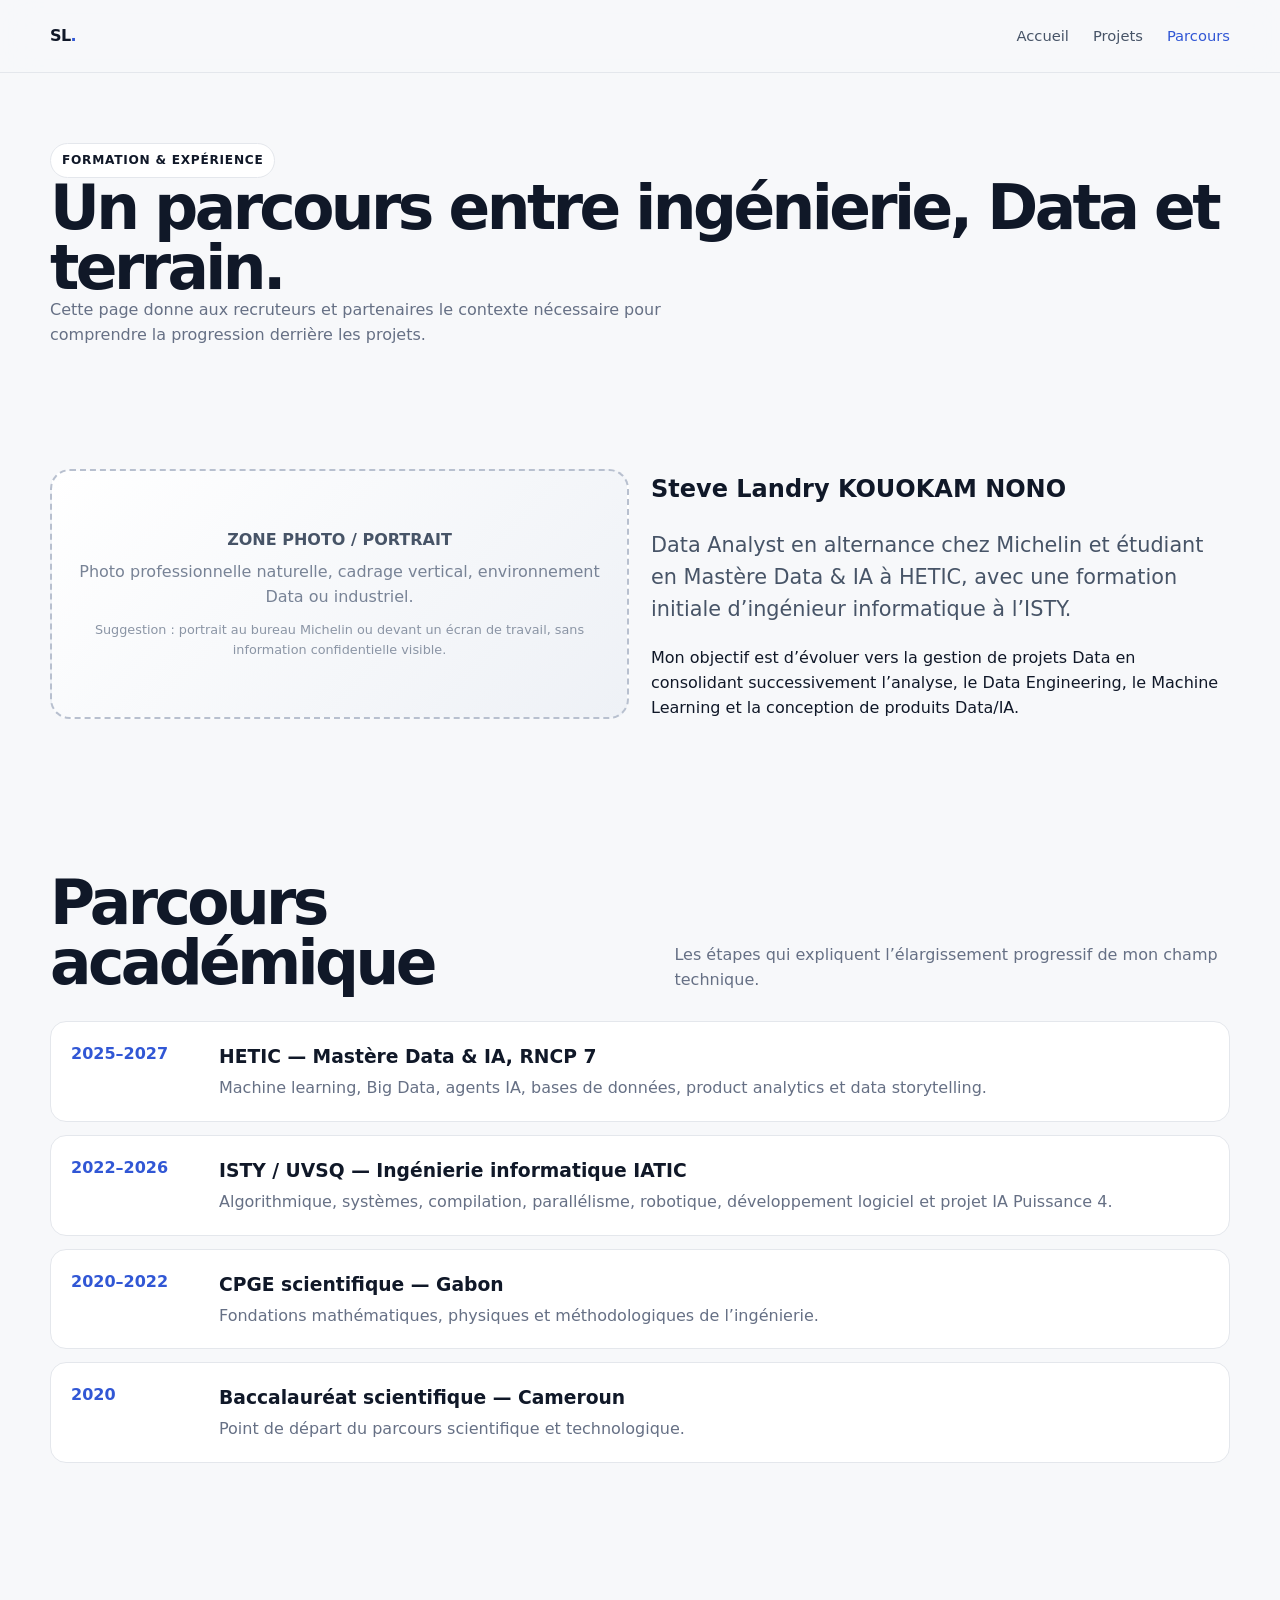
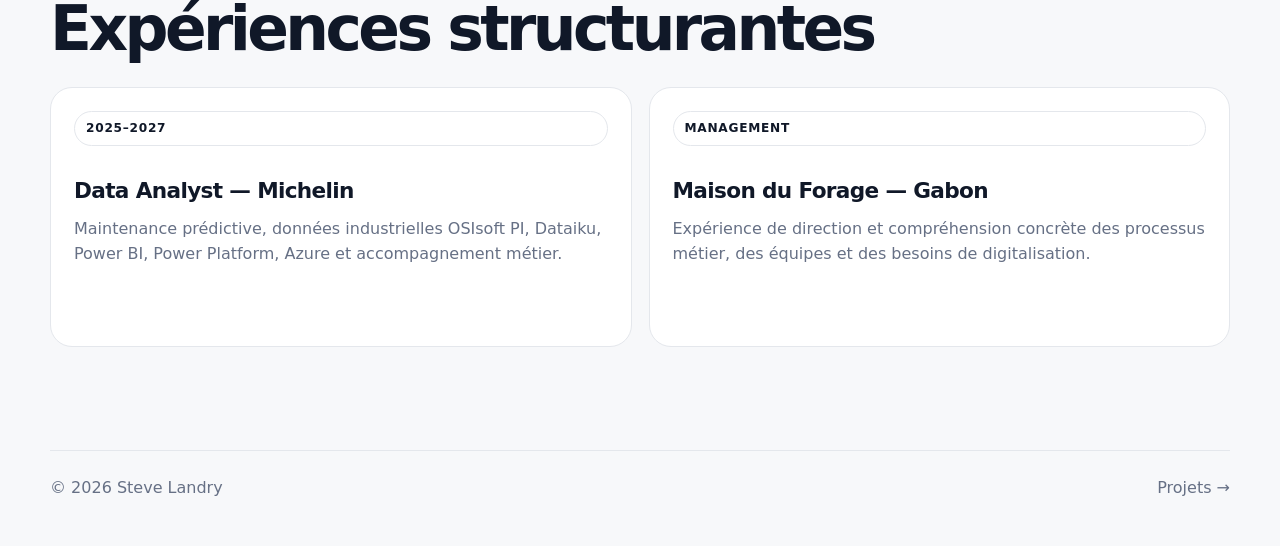
==== about.html @ 9731ad7a "feat: expand portfolio into a detailed multipage experience" ====
<!doctype html><html lang="fr"><head><meta charset="utf-8"><meta name="viewport" content="width=device-width,initial-scale=1"><title>Parcours — Steve Landry</title><link rel="stylesheet" href="assets/styles.css"></head><body><header class="nav-shell"><nav class="wrap"><a class="brand" href="index.html">SL<i>.</i></a><div class="navlinks"><a href="index.html">Accueil</a><a href="projects.html">Projets</a><a class="active" href="about.html">Parcours</a></div></nav></header><main><header class="page-head wrap"><span class="eyebrow">Formation & expérience</span><h1>Un parcours entre ingénierie, Data et terrain.</h1><p>Cette page donne aux recruteurs et partenaires le contexte nécessaire pour comprendre la progression derrière les projets.</p></header><section><div class="wrap split"><div class="visual-slot"><div><strong>ZONE PHOTO / PORTRAIT</strong>Photo professionnelle naturelle, cadrage vertical, environnement Data ou industriel.<div class="placeholder-note">Suggestion : portrait au bureau Michelin ou devant un écran de travail, sans information confidentielle visible.</div></div></div><div><h2>Steve Landry KOUOKAM NONO</h2><p class="lead">Data Analyst en alternance chez Michelin et étudiant en Mastère Data & IA à HETIC, avec une formation initiale d’ingénieur informatique à l’ISTY.</p><p>Mon objectif est d’évoluer vers la gestion de projets Data en consolidant successivement l’analyse, le Data Engineering, le Machine Learning et la conception de produits Data/IA.</p></div></div></section><section><div class="wrap"><div class="section-head"><h2>Parcours académique</h2><p>Les étapes qui expliquent l’élargissement progressif de mon champ technique.</p></div><div class="timeline"><article><time>2025–2027</time><div><h3>HETIC — Mastère Data & IA, RNCP 7</h3><p>Machine learning, Big Data, agents IA, bases de données, product analytics et data storytelling.</p></div></article><article><time>2022–2026</time><div><h3>ISTY / UVSQ — Ingénierie informatique IATIC</h3><p>Algorithmique, systèmes, compilation, parallélisme, robotique, développement logiciel et projet IA Puissance 4.</p></div></article><article><time>2020–2022</time><div><h3>CPGE scientifique — Gabon</h3><p>Fondations mathématiques, physiques et méthodologiques de l’ingénierie.</p></div></article><article><time>2020</time><div><h3>Baccalauréat scientifique — Cameroun</h3><p>Point de départ du parcours scientifique et technologique.</p></div></article></div></div></section><section><div class="wrap"><div class="section-head"><h2>Expériences structurantes</h2></div><div class="grid"><article class="card wide"><span class="pill">2025–2027</span><h3>Data Analyst — Michelin</h3><p>Maintenance prédictive, données industrielles OSIsoft PI, Dataiku, Power BI, Power Platform, Azure et accompagnement métier.</p></article><article class="card wide"><span class="pill">Management</span><h3>Maison du Forage — Gabon</h3><p>Expérience de direction et compréhension concrète des processus métier, des équipes et des besoins de digitalisation.</p></article></div></div></section></main><footer><div class="wrap footer"><span>© <span data-year></span> Steve Landry</span><a href="projects.html">Projets →</a></div></footer><script src="assets/site.js"></script></body></html>
---- assets/styles.css ----
:root{--ink:#101828;--muted:#667085;--line:#e4e7ec;--paper:#f7f8fa;--card:#fff;--navy:#12233f;--blue:#3157d5;--mint:#c8f3df;--orange:#ffb86b;--radius:22px}*{box-sizing:border-box}html{scroll-behavior:smooth}body{margin:0;background:var(--paper);color:var(--ink);font:16px/1.55 Inter,ui-sans-serif,system-ui,-apple-system,"Segoe UI",sans-serif}a{color:inherit;text-decoration:none}img{max-width:100%;display:block}.wrap{width:min(1180px,calc(100% - 40px));margin:auto}.nav-shell{position:sticky;top:0;z-index:20;background:rgba(247,248,250,.9);backdrop-filter:blur(18px);border-bottom:1px solid var(--line)}nav{height:72px;display:flex;align-items:center;justify-content:space-between}.brand{font-weight:900;letter-spacing:-.04em}.brand i{color:var(--blue);font-style:normal}.navlinks{display:flex;gap:24px;color:#475467;font-size:.92rem}.navlinks a:hover,.navlinks .active{color:var(--blue)}.hero{padding:84px 0 60px}.hero-grid{display:grid;grid-template-columns:1.3fr .7fr;gap:28px;align-items:end}.eyebrow,.pill{display:inline-flex;border:1px solid var(--line);background:#fff;border-radius:999px;padding:7px 11px;font-size:.76rem;font-weight:800;letter-spacing:.06em;text-transform:uppercase}.hero h1{font-size:clamp(3rem,6.7vw,6.4rem);line-height:.92;letter-spacing:-.075em;margin:24px 0}.hero h1 em{font:400 italic 1em Georgia;color:var(--blue)}.lead{font-size:clamp(1.02rem,1.8vw,1.3rem);color:#475467;max-width:790px}.hero-card,.dark{background:var(--navy);color:#fff;border-radius:30px;padding:30px}.hero-card{min-height:280px;display:flex;flex-direction:column;justify-content:space-between}.hero-card small{color:#aebbd0;text-transform:uppercase;letter-spacing:.1em}.hero-card strong{font-size:3.4rem;line-height:1;letter-spacing:-.06em}.actions{display:flex;flex-wrap:wrap;gap:11px;margin-top:28px}.btn{display:inline-flex;align-items:center;justify-content:center;padding:13px 18px;border:1px solid var(--line);background:#fff;border-radius:12px;font-weight:760}.btn.primary{background:var(--ink);border-color:var(--ink);color:#fff}.btn:hover{transform:translateY(-2px)}section{padding:68px 0}.section-head{display:flex;justify-content:space-between;align-items:end;gap:30px;margin-bottom:28px}.section-head h2,.page-head h1{font-size:clamp(2.2rem,4.8vw,4.6rem);line-height:.98;letter-spacing:-.058em;margin:0}.section-head p,.page-head p{max-width:620px;color:var(--muted);margin:0}.grid{display:grid;grid-template-columns:repeat(12,1fr);gap:17px}.card{grid-column:span 4;background:#fff;border:1px solid var(--line);border-radius:var(--radius);padding:23px;display:flex;flex-direction:column;min-height:260px}.card.wide{grid-column:span 6}.card h3{font-size:1.35rem;letter-spacing:-.03em;margin:28px 0 9px}.card p{color:var(--muted);margin:0 0 18px}.card .link{color:var(--blue);font-weight:760;margin-top:auto}.card:hover{transform:translateY(-4px);box-shadow:0 18px 40px rgba(16,24,40,.08)}.tags{display:flex;flex-wrap:wrap;gap:6px;margin-top:auto}.tags span{font-size:.72rem;background:#f2f4f7;border-radius:7px;padding:5px 7px;font-weight:650}.visual-slot{border:2px dashed #b8c0cf;border-radius:20px;background:linear-gradient(135deg,#fff,#eef1f6);min-height:250px;padding:24px;display:flex;align-items:center;justify-content:center;text-align:center;color:#788396}.visual-slot strong{display:block;color:#475467;margin-bottom:8px}.video-slot{aspect-ratio:16/9;background:#0d1728;color:#fff;border-radius:24px;display:grid;place-items:center;text-align:center;padding:30px}.video-slot span{font-size:3rem;display:block}.split{display:grid;grid-template-columns:1fr 1fr;gap:22px;align-items:center}.timeline{display:grid;gap:13px}.timeline article{background:#fff;border:1px solid var(--line);border-radius:16px;padding:20px;display:grid;grid-template-columns:130px 1fr;gap:18px}.timeline time{font-weight:800;color:var(--blue)}.timeline h3{margin:0 0 5px}.timeline p{margin:0;color:var(--muted)}.page-head{padding:70px 0 35px}.family-nav{display:flex;flex-wrap:wrap;gap:8px;margin-top:24px}.family-nav a{border:1px solid var(--line);background:#fff;border-radius:99px;padding:9px 13px;font-size:.85rem;font-weight:700}.family-nav a:hover{background:var(--ink);color:#fff}.project-row{display:grid;grid-template-columns:1fr 1.4fr;gap:22px;background:#fff;border:1px solid var(--line);border-radius:24px;padding:22px;margin-bottom:18px}.project-row h2{font-size:1.8rem;margin:8px 0}.project-row p{color:var(--muted)}.detail-layout{display:grid;grid-template-columns:1.25fr .75fr;gap:24px}.detail-block{background:#fff;border:1px solid var(--line);border-radius:20px;padding:24px;margin-bottom:16px}.detail-block h2{margin-top:0}.callout{background:var(--mint);border-radius:25px;padding:34px}.placeholder-note{font-size:.8rem;color:#8b95a5;margin-top:10px}footer{padding:35px 0 45px;color:var(--muted)}.footer{border-top:1px solid var(--line);padding-top:25px;display:flex;justify-content:space-between;gap:20px}
@media(max-width:900px){.navlinks{display:none}.hero-grid,.split,.detail-layout,.project-row{grid-template-columns:1fr}.card,.card.wide{grid-column:span 6}.timeline article{grid-template-columns:1fr}.hero-card{min-height:210px}}
@media(max-width:620px){.wrap{width:calc(100% - 26px)}.hero{padding-top:52px}.hero h1{font-size:3.3rem}.card,.card.wide{grid-column:1/-1}.section-head,.footer{align-items:start;flex-direction:column}.actions .btn{width:100%}}
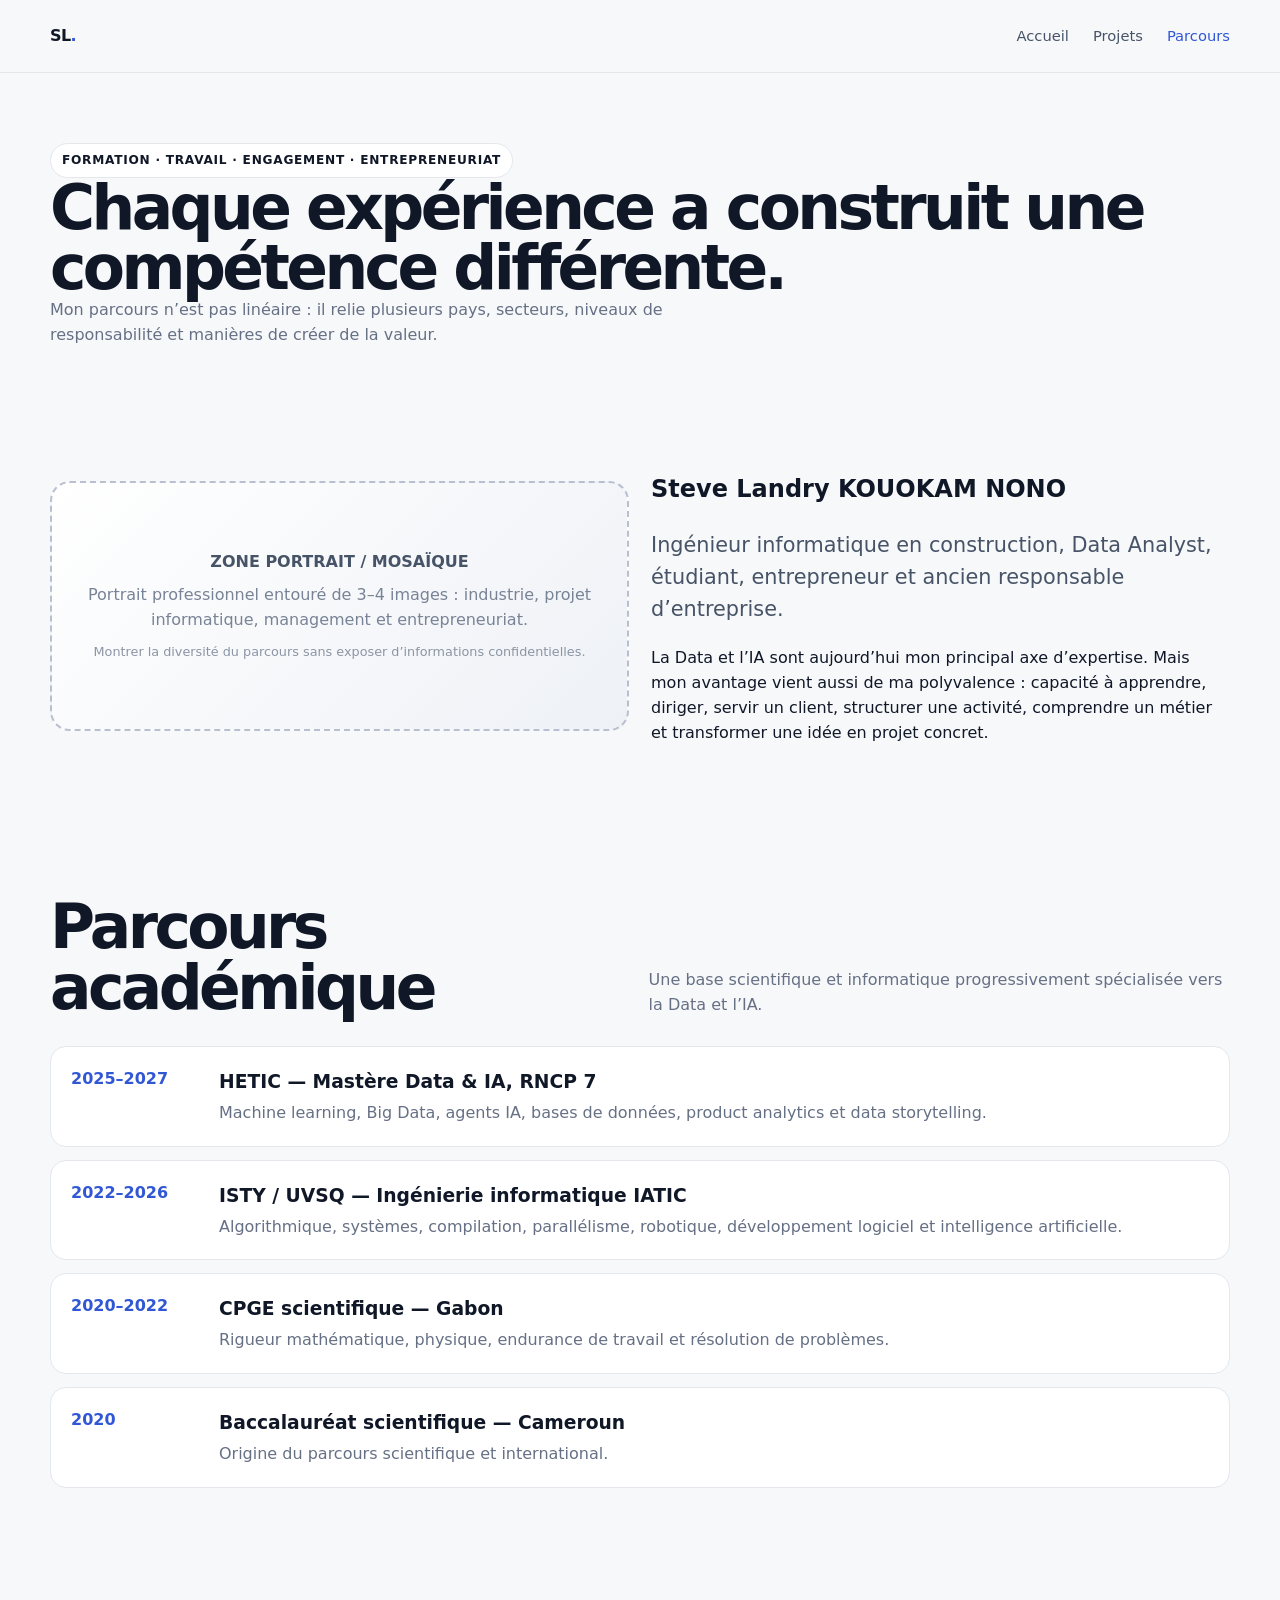
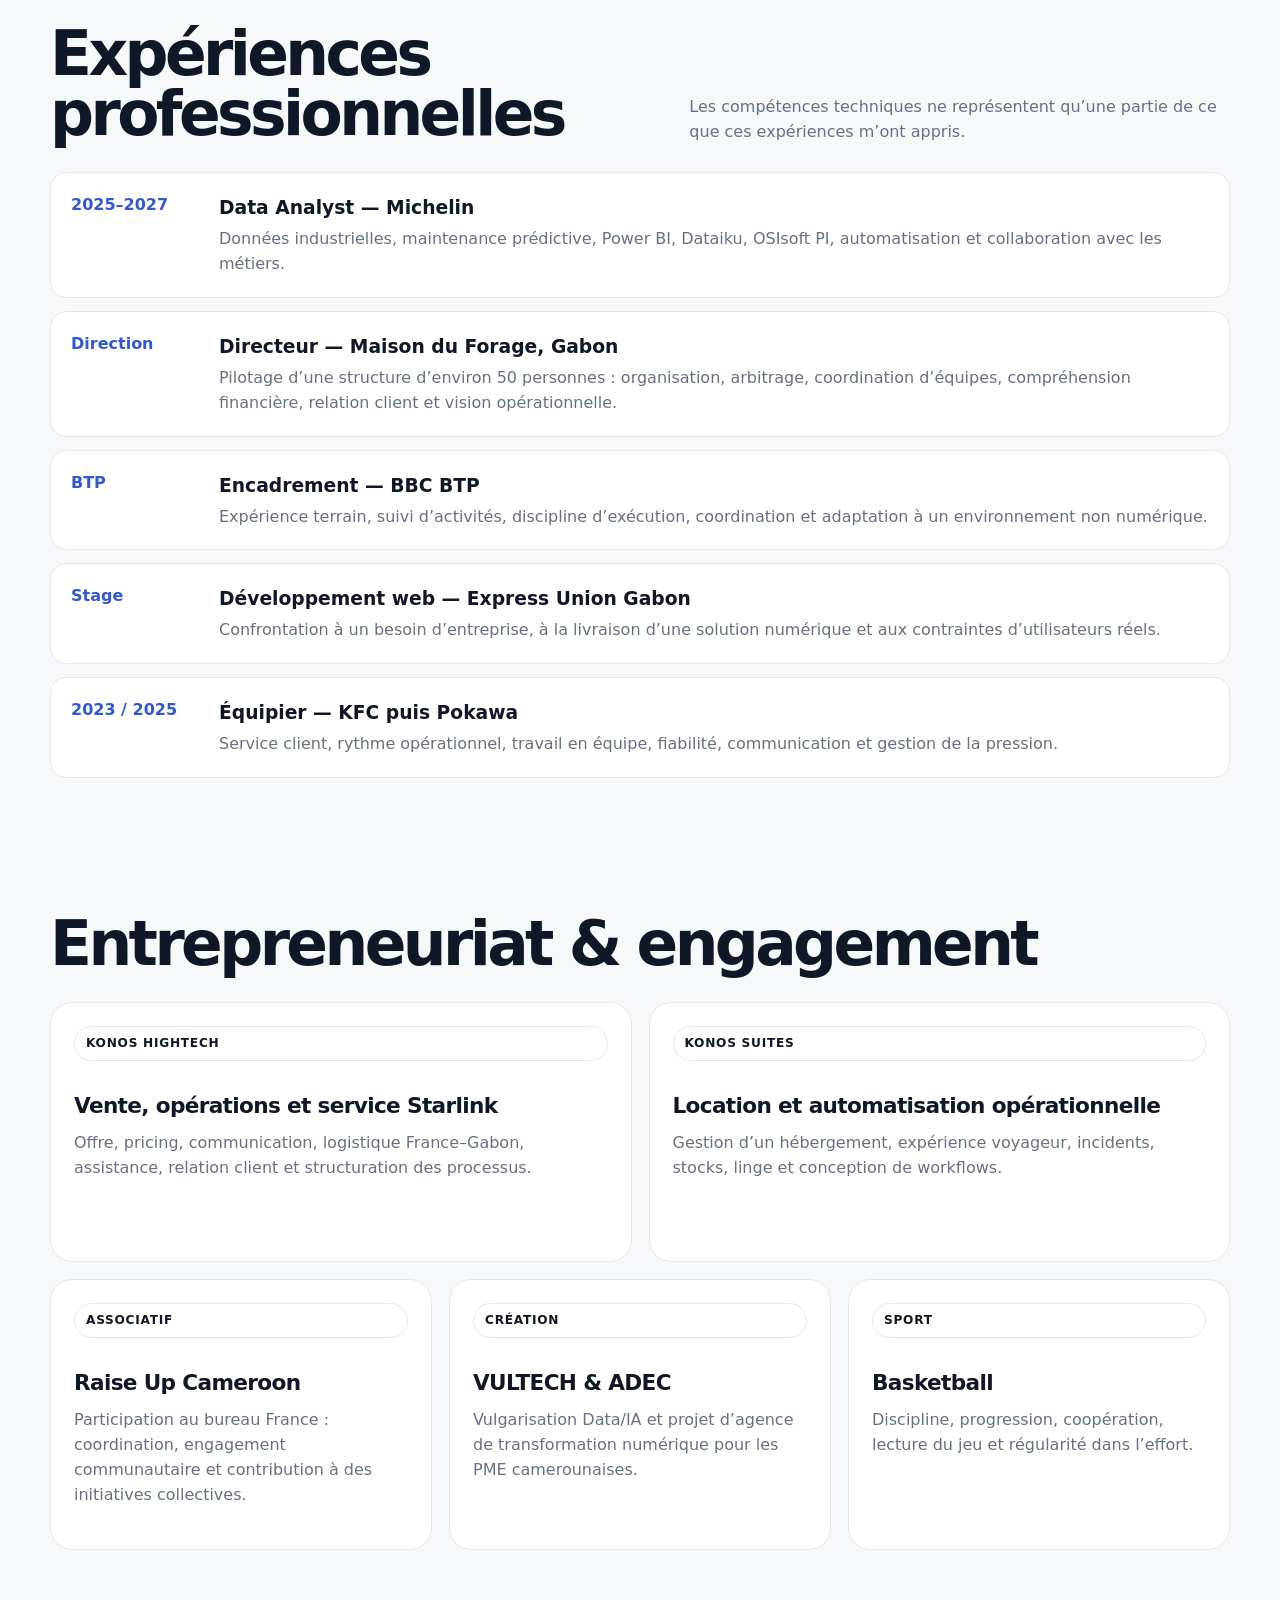
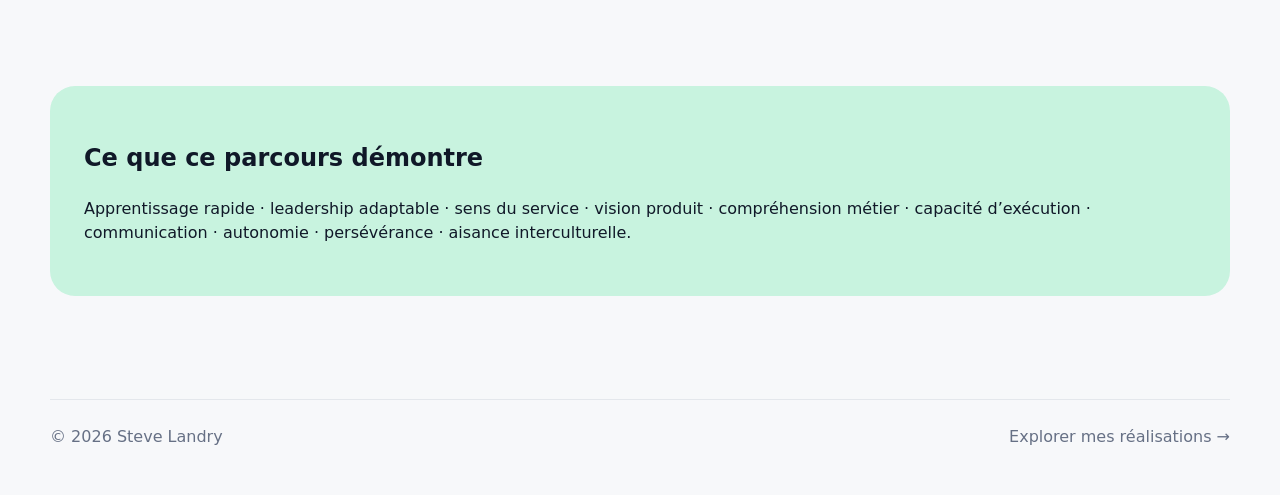
==== commit f32f0c69: "feat: add full professional and transferable experience" ====
--- a/about.html
+++ b/about.html
@@ -1 +1 @@
-<!doctype html><html lang="fr"><head><meta charset="utf-8"><meta name="viewport" content="width=device-width,initial-scale=1"><title>Parcours — Steve Landry</title><link rel="stylesheet" href="assets/styles.css"></head><body><header class="nav-shell"><nav class="wrap"><a class="brand" href="index.html">SL<i>.</i></a><div class="navlinks"><a href="index.html">Accueil</a><a href="projects.html">Projets</a><a class="active" href="about.html">Parcours</a></div></nav></header><main><header class="page-head wrap"><span class="eyebrow">Formation & expérience</span><h1>Un parcours entre ingénierie, Data et terrain.</h1><p>Cette page donne aux recruteurs et partenaires le contexte nécessaire pour comprendre la progression derrière les projets.</p></header><section><div class="wrap split"><div class="visual-slot"><div><strong>ZONE PHOTO / PORTRAIT</strong>Photo professionnelle naturelle, cadrage vertical, environnement Data ou industriel.<div class="placeholder-note">Suggestion : portrait au bureau Michelin ou devant un écran de travail, sans information confidentielle visible.</div></div></div><div><h2>Steve Landry KOUOKAM NONO</h2><p class="lead">Data Analyst en alternance chez Michelin et étudiant en Mastère Data & IA à HETIC, avec une formation initiale d’ingénieur informatique à l’ISTY.</p><p>Mon objectif est d’évoluer vers la gestion de projets Data en consolidant successivement l’analyse, le Data Engineering, le Machine Learning et la conception de produits Data/IA.</p></div></div></section><section><div class="wrap"><div class="section-head"><h2>Parcours académique</h2><p>Les étapes qui expliquent l’élargissement progressif de mon champ technique.</p></div><div class="timeline"><article><time>2025–2027</time><div><h3>HETIC — Mastère Data & IA, RNCP 7</h3><p>Machine learning, Big Data, agents IA, bases de données, product analytics et data storytelling.</p></div></article><article><time>2022–2026</time><div><h3>ISTY / UVSQ — Ingénierie informatique IATIC</h3><p>Algorithmique, systèmes, compilation, parallélisme, robotique, développement logiciel et projet IA Puissance 4.</p></div></article><article><time>2020–2022</time><div><h3>CPGE scientifique — Gabon</h3><p>Fondations mathématiques, physiques et méthodologiques de l’ingénierie.</p></div></article><article><time>2020</time><div><h3>Baccalauréat scientifique — Cameroun</h3><p>Point de départ du parcours scientifique et technologique.</p></div></article></div></div></section><section><div class="wrap"><div class="section-head"><h2>Expériences structurantes</h2></div><div class="grid"><article class="card wide"><span class="pill">2025–2027</span><h3>Data Analyst — Michelin</h3><p>Maintenance prédictive, données industrielles OSIsoft PI, Dataiku, Power BI, Power Platform, Azure et accompagnement métier.</p></article><article class="card wide"><span class="pill">Management</span><h3>Maison du Forage — Gabon</h3><p>Expérience de direction et compréhension concrète des processus métier, des équipes et des besoins de digitalisation.</p></article></div></div></section></main><footer><div class="wrap footer"><span>© <span data-year></span> Steve Landry</span><a href="projects.html">Projets →</a></div></footer><script src="assets/site.js"></script></body></html>
+<!doctype html><html lang="fr"><head><meta charset="utf-8"><meta name="viewport" content="width=device-width,initial-scale=1"><title>Parcours & expériences — Steve Landry</title><link rel="stylesheet" href="assets/styles.css"></head><body><header class="nav-shell"><nav class="wrap"><a class="brand" href="index.html">SL<i>.</i></a><div class="navlinks"><a href="index.html">Accueil</a><a href="projects.html">Projets</a><a class="active" href="about.html">Parcours</a></div></nav></header><main><header class="page-head wrap"><span class="eyebrow">Formation · travail · engagement · entrepreneuriat</span><h1>Chaque expérience a construit une compétence différente.</h1><p>Mon parcours n’est pas linéaire : il relie plusieurs pays, secteurs, niveaux de responsabilité et manières de créer de la valeur.</p></header><section><div class="wrap split"><div class="visual-slot"><div><strong>ZONE PORTRAIT / MOSAÏQUE</strong>Portrait professionnel entouré de 3–4 images : industrie, projet informatique, management et entrepreneuriat.<div class="placeholder-note">Montrer la diversité du parcours sans exposer d’informations confidentielles.</div></div></div><div><h2>Steve Landry KOUOKAM NONO</h2><p class="lead">Ingénieur informatique en construction, Data Analyst, étudiant, entrepreneur et ancien responsable d’entreprise.</p><p>La Data et l’IA sont aujourd’hui mon principal axe d’expertise. Mais mon avantage vient aussi de ma polyvalence : capacité à apprendre, diriger, servir un client, structurer une activité, comprendre un métier et transformer une idée en projet concret.</p></div></div></section><section><div class="wrap"><div class="section-head"><h2>Parcours académique</h2><p>Une base scientifique et informatique progressivement spécialisée vers la Data et l’IA.</p></div><div class="timeline"><article><time>2025–2027</time><div><h3>HETIC — Mastère Data & IA, RNCP 7</h3><p>Machine learning, Big Data, agents IA, bases de données, product analytics et data storytelling.</p></div></article><article><time>2022–2026</time><div><h3>ISTY / UVSQ — Ingénierie informatique IATIC</h3><p>Algorithmique, systèmes, compilation, parallélisme, robotique, développement logiciel et intelligence artificielle.</p></div></article><article><time>2020–2022</time><div><h3>CPGE scientifique — Gabon</h3><p>Rigueur mathématique, physique, endurance de travail et résolution de problèmes.</p></div></article><article><time>2020</time><div><h3>Baccalauréat scientifique — Cameroun</h3><p>Origine du parcours scientifique et international.</p></div></article></div></div></section><section><div class="wrap"><div class="section-head"><h2>Expériences professionnelles</h2><p>Les compétences techniques ne représentent qu’une partie de ce que ces expériences m’ont appris.</p></div><div class="timeline"><article><time>2025–2027</time><div><h3>Data Analyst — Michelin</h3><p>Données industrielles, maintenance prédictive, Power BI, Dataiku, OSIsoft PI, automatisation et collaboration avec les métiers.</p></div></article><article><time>Direction</time><div><h3>Directeur — Maison du Forage, Gabon</h3><p>Pilotage d’une structure d’environ 50 personnes : organisation, arbitrage, coordination d’équipes, compréhension financière, relation client et vision opérationnelle.</p></div></article><article><time>BTP</time><div><h3>Encadrement — BBC BTP</h3><p>Expérience terrain, suivi d’activités, discipline d’exécution, coordination et adaptation à un environnement non numérique.</p></div></article><article><time>Stage</time><div><h3>Développement web — Express Union Gabon</h3><p>Confrontation à un besoin d’entreprise, à la livraison d’une solution numérique et aux contraintes d’utilisateurs réels.</p></div></article><article><time>2023 / 2025</time><div><h3>Équipier — KFC puis Pokawa</h3><p>Service client, rythme opérationnel, travail en équipe, fiabilité, communication et gestion de la pression.</p></div></article></div></div></section><section><div class="wrap"><div class="section-head"><h2>Entrepreneuriat & engagement</h2></div><div class="grid"><article class="card wide"><span class="pill">KONOS HIGHTECH</span><h3>Vente, opérations et service Starlink</h3><p>Offre, pricing, communication, logistique France–Gabon, assistance, relation client et structuration des processus.</p></article><article class="card wide"><span class="pill">KONOS SUITES</span><h3>Location et automatisation opérationnelle</h3><p>Gestion d’un hébergement, expérience voyageur, incidents, stocks, linge et conception de workflows.</p></article><article class="card"><span class="pill">Associatif</span><h3>Raise Up Cameroon</h3><p>Participation au bureau France : coordination, engagement communautaire et contribution à des initiatives collectives.</p></article><article class="card"><span class="pill">Création</span><h3>VULTECH & ADEC</h3><p>Vulgarisation Data/IA et projet d’agence de transformation numérique pour les PME camerounaises.</p></article><article class="card"><span class="pill">Sport</span><h3>Basketball</h3><p>Discipline, progression, coopération, lecture du jeu et régularité dans l’effort.</p></article></div></div></section><section><div class="wrap callout"><h2>Ce que ce parcours démontre</h2><p>Apprentissage rapide · leadership adaptable · sens du service · vision produit · compréhension métier · capacité d’exécution · communication · autonomie · persévérance · aisance interculturelle.</p></div></section></main><footer><div class="wrap footer"><span>© <span data-year></span> Steve Landry</span><a href="projects.html">Explorer mes réalisations →</a></div></footer><script src="assets/site.js"></script></body></html>
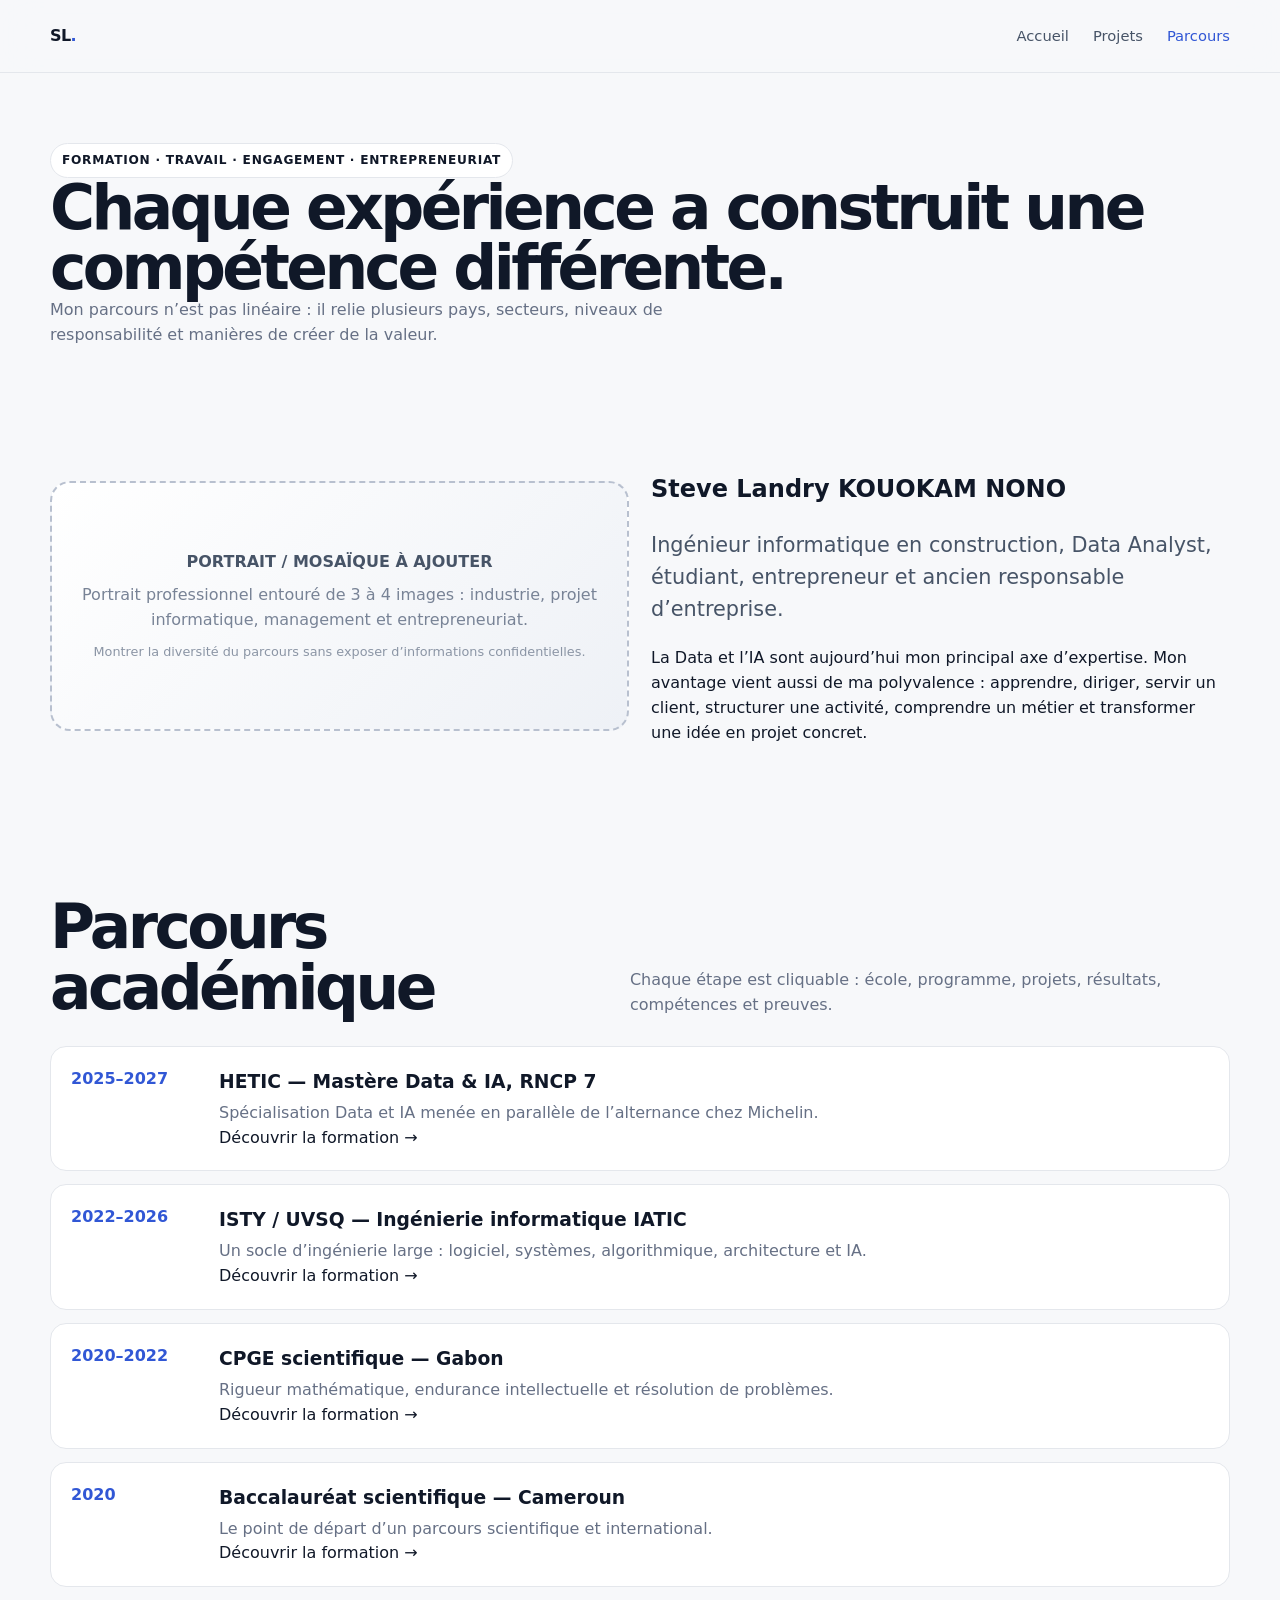
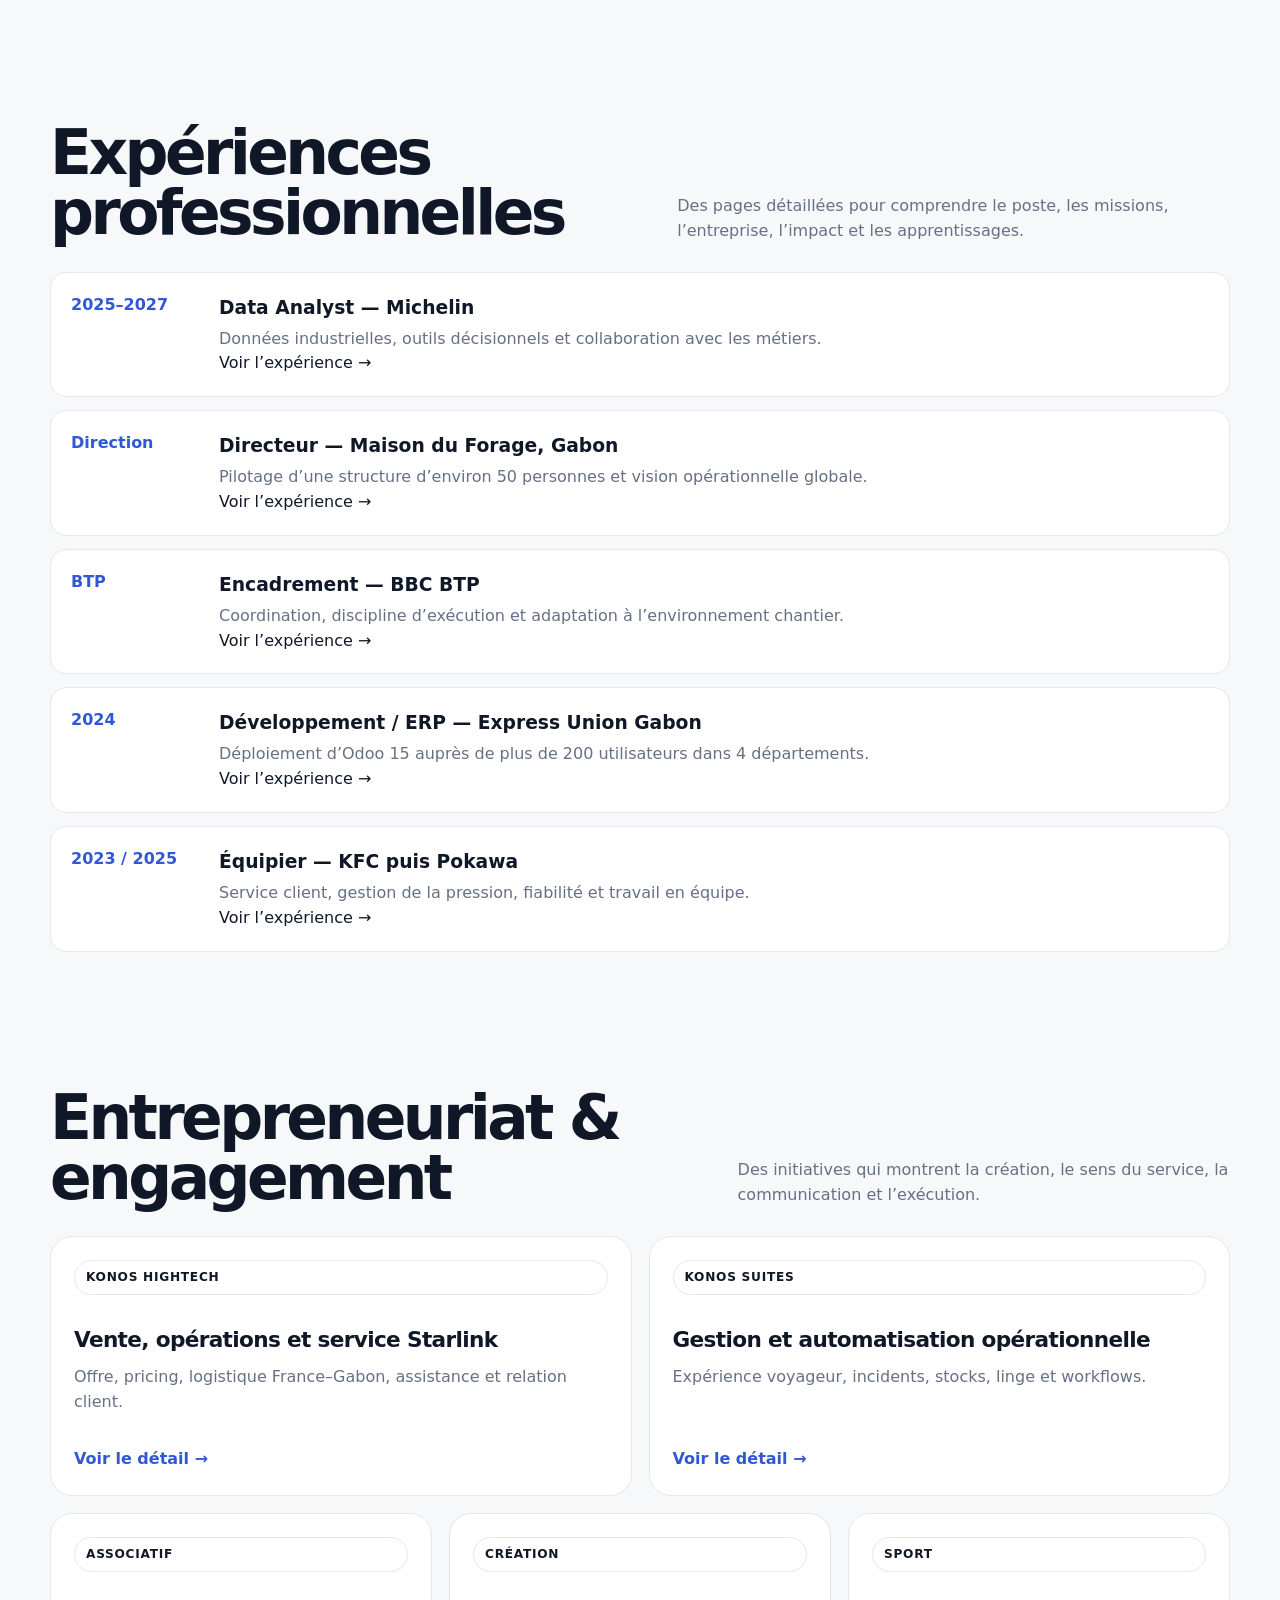
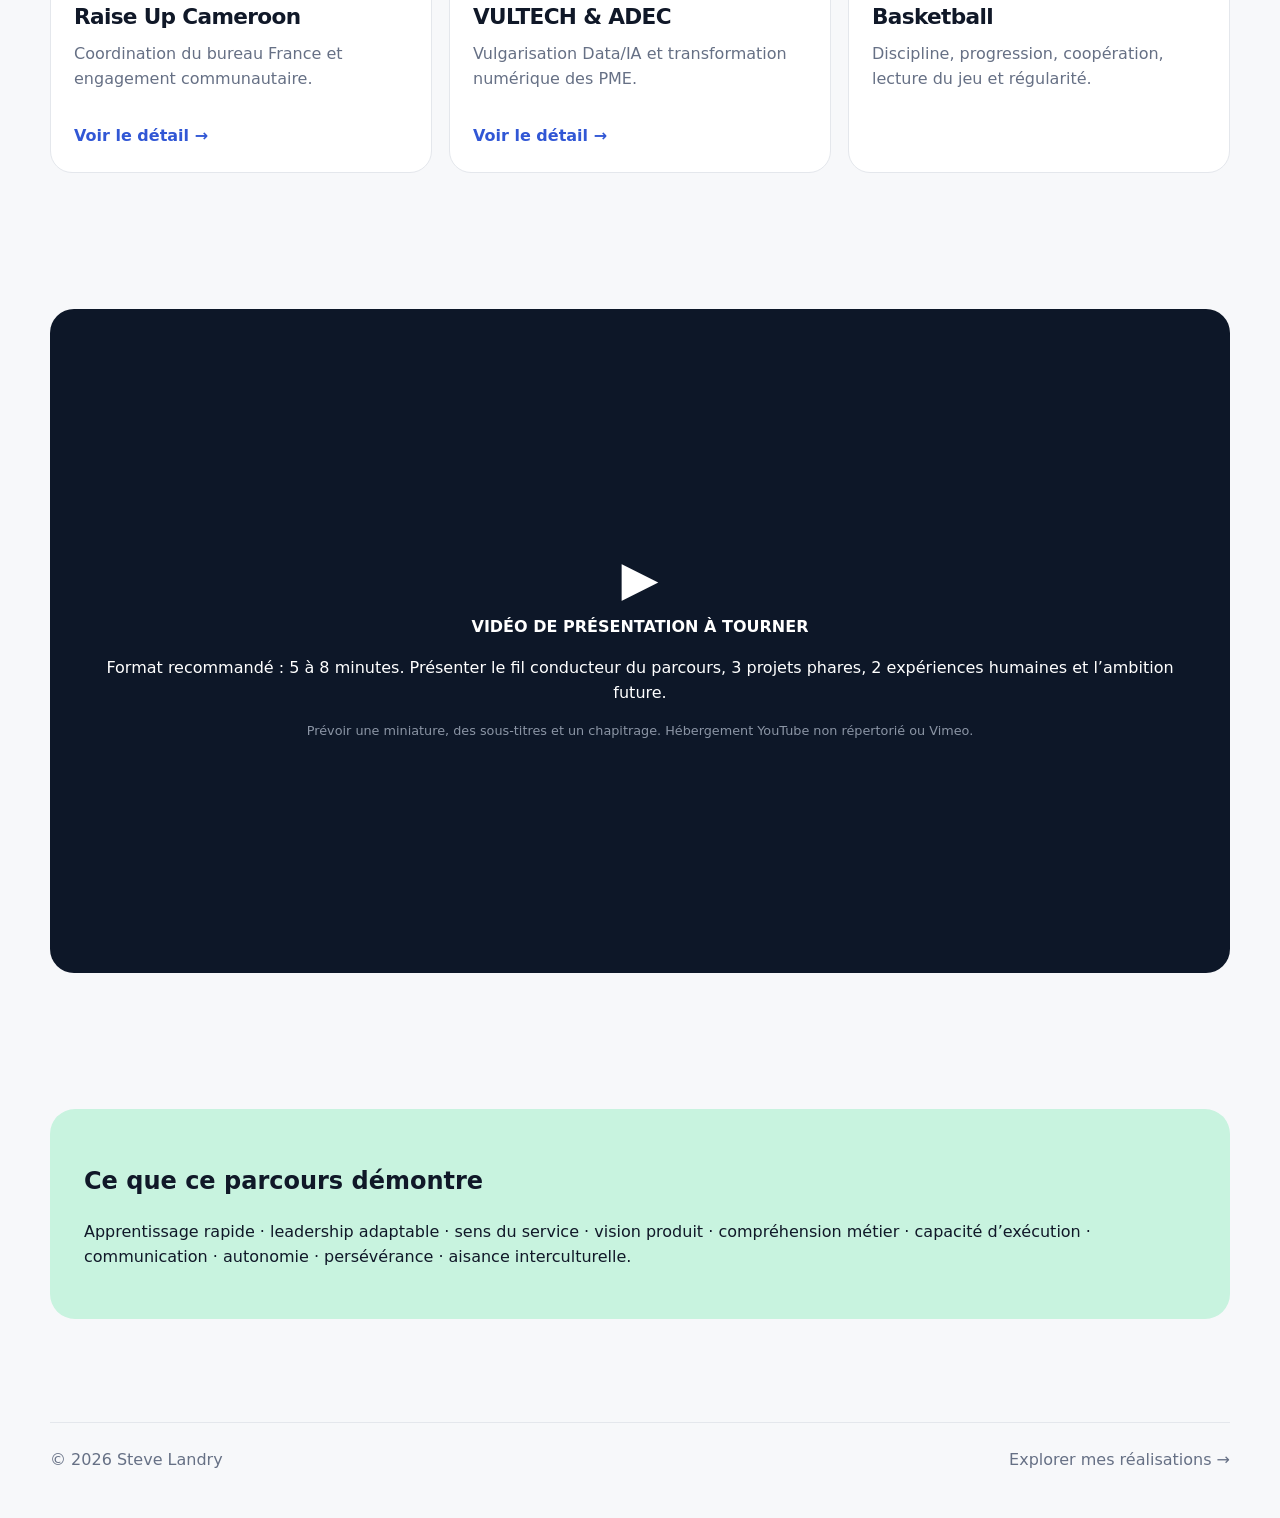
==== commit 9c289701: "feat: make experience and education entries interactive" ====
--- a/about.html
+++ b/about.html
@@ -1 +1,27 @@
-<!doctype html><html lang="fr"><head><meta charset="utf-8"><meta name="viewport" content="width=device-width,initial-scale=1"><title>Parcours & expériences — Steve Landry</title><link rel="stylesheet" href="assets/styles.css"></head><body><header class="nav-shell"><nav class="wrap"><a class="brand" href="index.html">SL<i>.</i></a><div class="navlinks"><a href="index.html">Accueil</a><a href="projects.html">Projets</a><a class="active" href="about.html">Parcours</a></div></nav></header><main><header class="page-head wrap"><span class="eyebrow">Formation · travail · engagement · entrepreneuriat</span><h1>Chaque expérience a construit une compétence différente.</h1><p>Mon parcours n’est pas linéaire : il relie plusieurs pays, secteurs, niveaux de responsabilité et manières de créer de la valeur.</p></header><section><div class="wrap split"><div class="visual-slot"><div><strong>ZONE PORTRAIT / MOSAÏQUE</strong>Portrait professionnel entouré de 3–4 images : industrie, projet informatique, management et entrepreneuriat.<div class="placeholder-note">Montrer la diversité du parcours sans exposer d’informations confidentielles.</div></div></div><div><h2>Steve Landry KOUOKAM NONO</h2><p class="lead">Ingénieur informatique en construction, Data Analyst, étudiant, entrepreneur et ancien responsable d’entreprise.</p><p>La Data et l’IA sont aujourd’hui mon principal axe d’expertise. Mais mon avantage vient aussi de ma polyvalence : capacité à apprendre, diriger, servir un client, structurer une activité, comprendre un métier et transformer une idée en projet concret.</p></div></div></section><section><div class="wrap"><div class="section-head"><h2>Parcours académique</h2><p>Une base scientifique et informatique progressivement spécialisée vers la Data et l’IA.</p></div><div class="timeline"><article><time>2025–2027</time><div><h3>HETIC — Mastère Data & IA, RNCP 7</h3><p>Machine learning, Big Data, agents IA, bases de données, product analytics et data storytelling.</p></div></article><article><time>2022–2026</time><div><h3>ISTY / UVSQ — Ingénierie informatique IATIC</h3><p>Algorithmique, systèmes, compilation, parallélisme, robotique, développement logiciel et intelligence artificielle.</p></div></article><article><time>2020–2022</time><div><h3>CPGE scientifique — Gabon</h3><p>Rigueur mathématique, physique, endurance de travail et résolution de problèmes.</p></div></article><article><time>2020</time><div><h3>Baccalauréat scientifique — Cameroun</h3><p>Origine du parcours scientifique et international.</p></div></article></div></div></section><section><div class="wrap"><div class="section-head"><h2>Expériences professionnelles</h2><p>Les compétences techniques ne représentent qu’une partie de ce que ces expériences m’ont appris.</p></div><div class="timeline"><article><time>2025–2027</time><div><h3>Data Analyst — Michelin</h3><p>Données industrielles, maintenance prédictive, Power BI, Dataiku, OSIsoft PI, automatisation et collaboration avec les métiers.</p></div></article><article><time>Direction</time><div><h3>Directeur — Maison du Forage, Gabon</h3><p>Pilotage d’une structure d’environ 50 personnes : organisation, arbitrage, coordination d’équipes, compréhension financière, relation client et vision opérationnelle.</p></div></article><article><time>BTP</time><div><h3>Encadrement — BBC BTP</h3><p>Expérience terrain, suivi d’activités, discipline d’exécution, coordination et adaptation à un environnement non numérique.</p></div></article><article><time>Stage</time><div><h3>Développement web — Express Union Gabon</h3><p>Confrontation à un besoin d’entreprise, à la livraison d’une solution numérique et aux contraintes d’utilisateurs réels.</p></div></article><article><time>2023 / 2025</time><div><h3>Équipier — KFC puis Pokawa</h3><p>Service client, rythme opérationnel, travail en équipe, fiabilité, communication et gestion de la pression.</p></div></article></div></div></section><section><div class="wrap"><div class="section-head"><h2>Entrepreneuriat & engagement</h2></div><div class="grid"><article class="card wide"><span class="pill">KONOS HIGHTECH</span><h3>Vente, opérations et service Starlink</h3><p>Offre, pricing, communication, logistique France–Gabon, assistance, relation client et structuration des processus.</p></article><article class="card wide"><span class="pill">KONOS SUITES</span><h3>Location et automatisation opérationnelle</h3><p>Gestion d’un hébergement, expérience voyageur, incidents, stocks, linge et conception de workflows.</p></article><article class="card"><span class="pill">Associatif</span><h3>Raise Up Cameroon</h3><p>Participation au bureau France : coordination, engagement communautaire et contribution à des initiatives collectives.</p></article><article class="card"><span class="pill">Création</span><h3>VULTECH & ADEC</h3><p>Vulgarisation Data/IA et projet d’agence de transformation numérique pour les PME camerounaises.</p></article><article class="card"><span class="pill">Sport</span><h3>Basketball</h3><p>Discipline, progression, coopération, lecture du jeu et régularité dans l’effort.</p></article></div></div></section><section><div class="wrap callout"><h2>Ce que ce parcours démontre</h2><p>Apprentissage rapide · leadership adaptable · sens du service · vision produit · compréhension métier · capacité d’exécution · communication · autonomie · persévérance · aisance interculturelle.</p></div></section></main><footer><div class="wrap footer"><span>© <span data-year></span> Steve Landry</span><a href="projects.html">Explorer mes réalisations →</a></div></footer><script src="assets/site.js"></script></body></html>
+<!doctype html><html lang="fr"><head><meta charset="utf-8"><meta name="viewport" content="width=device-width,initial-scale=1"><meta name="description" content="Le parcours académique, professionnel, entrepreneurial et associatif de Steve Landry KOUOKAM NONO."><title>Parcours & expériences — Steve Landry</title><link rel="stylesheet" href="assets/styles.css"></head><body>
+<header class="nav-shell"><nav class="wrap"><a class="brand" href="index.html">SL<i>.</i></a><div class="navlinks"><a href="index.html">Accueil</a><a href="projects.html">Projets</a><a class="active" href="about.html">Parcours</a></div></nav></header><main>
+<header class="page-head wrap"><span class="eyebrow">Formation · travail · engagement · entrepreneuriat</span><h1>Chaque expérience a construit une compétence différente.</h1><p>Mon parcours n’est pas linéaire : il relie plusieurs pays, secteurs, niveaux de responsabilité et manières de créer de la valeur.</p></header>
+<section><div class="wrap split"><div class="visual-slot"><div><strong>PORTRAIT / MOSAÏQUE À AJOUTER</strong>Portrait professionnel entouré de 3 à 4 images : industrie, projet informatique, management et entrepreneuriat.<div class="placeholder-note">Montrer la diversité du parcours sans exposer d’informations confidentielles.</div></div></div><div><h2>Steve Landry KOUOKAM NONO</h2><p class="lead">Ingénieur informatique en construction, Data Analyst, étudiant, entrepreneur et ancien responsable d’entreprise.</p><p>La Data et l’IA sont aujourd’hui mon principal axe d’expertise. Mon avantage vient aussi de ma polyvalence : apprendre, diriger, servir un client, structurer une activité, comprendre un métier et transformer une idée en projet concret.</p></div></div></section>
+<section><div class="wrap"><div class="section-head"><h2>Parcours académique</h2><p>Chaque étape est cliquable : école, programme, projets, résultats, compétences et preuves.</p></div><div class="timeline">
+<a class="timeline-link" href="detail.html?type=education&id=hetic"><article><time>2025–2027</time><div><h3>HETIC — Mastère Data & IA, RNCP 7</h3><p>Spécialisation Data et IA menée en parallèle de l’alternance chez Michelin.</p><span class="link">Découvrir la formation →</span></div></article></a>
+<a class="timeline-link" href="detail.html?type=education&id=isty"><article><time>2022–2026</time><div><h3>ISTY / UVSQ — Ingénierie informatique IATIC</h3><p>Un socle d’ingénierie large : logiciel, systèmes, algorithmique, architecture et IA.</p><span class="link">Découvrir la formation →</span></div></article></a>
+<a class="timeline-link" href="detail.html?type=education&id=cpge"><article><time>2020–2022</time><div><h3>CPGE scientifique — Gabon</h3><p>Rigueur mathématique, endurance intellectuelle et résolution de problèmes.</p><span class="link">Découvrir la formation →</span></div></article></a>
+<a class="timeline-link" href="detail.html?type=education&id=bac"><article><time>2020</time><div><h3>Baccalauréat scientifique — Cameroun</h3><p>Le point de départ d’un parcours scientifique et international.</p><span class="link">Découvrir la formation →</span></div></article></a>
+</div></div></section>
+<section><div class="wrap"><div class="section-head"><h2>Expériences professionnelles</h2><p>Des pages détaillées pour comprendre le poste, les missions, l’entreprise, l’impact et les apprentissages.</p></div><div class="timeline">
+<a class="timeline-link" href="detail.html?type=experience&id=michelin"><article><time>2025–2027</time><div><h3>Data Analyst — Michelin</h3><p>Données industrielles, outils décisionnels et collaboration avec les métiers.</p><span class="link">Voir l’expérience →</span></div></article></a>
+<a class="timeline-link" href="detail.html?type=experience&id=maison-forage"><article><time>Direction</time><div><h3>Directeur — Maison du Forage, Gabon</h3><p>Pilotage d’une structure d’environ 50 personnes et vision opérationnelle globale.</p><span class="link">Voir l’expérience →</span></div></article></a>
+<a class="timeline-link" href="detail.html?type=experience&id=bbc-btp"><article><time>BTP</time><div><h3>Encadrement — BBC BTP</h3><p>Coordination, discipline d’exécution et adaptation à l’environnement chantier.</p><span class="link">Voir l’expérience →</span></div></article></a>
+<a class="timeline-link" href="detail.html?type=experience&id=express-union"><article><time>2024</time><div><h3>Développement / ERP — Express Union Gabon</h3><p>Déploiement d’Odoo 15 auprès de plus de 200 utilisateurs dans 4 départements.</p><span class="link">Voir l’expérience →</span></div></article></a>
+<a class="timeline-link" href="detail.html?type=experience&id=service"><article><time>2023 / 2025</time><div><h3>Équipier — KFC puis Pokawa</h3><p>Service client, gestion de la pression, fiabilité et travail en équipe.</p><span class="link">Voir l’expérience →</span></div></article></a>
+</div></div></section>
+<section><div class="wrap"><div class="section-head"><h2>Entrepreneuriat & engagement</h2><p>Des initiatives qui montrent la création, le sens du service, la communication et l’exécution.</p></div><div class="grid">
+<a class="card wide" href="detail.html?type=experience&id=konos-hightech"><span class="pill">KONOS HIGHTECH</span><h3>Vente, opérations et service Starlink</h3><p>Offre, pricing, logistique France–Gabon, assistance et relation client.</p><span class="link">Voir le détail →</span></a>
+<a class="card wide" href="detail.html?type=experience&id=konos-suites"><span class="pill">KONOS SUITES</span><h3>Gestion et automatisation opérationnelle</h3><p>Expérience voyageur, incidents, stocks, linge et workflows.</p><span class="link">Voir le détail →</span></a>
+<a class="card" href="detail.html?type=experience&id=raise-up"><span class="pill">Associatif</span><h3>Raise Up Cameroon</h3><p>Coordination du bureau France et engagement communautaire.</p><span class="link">Voir le détail →</span></a>
+<a class="card" href="detail.html?type=experience&id=vultech-adec"><span class="pill">Création</span><h3>VULTECH & ADEC</h3><p>Vulgarisation Data/IA et transformation numérique des PME.</p><span class="link">Voir le détail →</span></a>
+<article class="card"><span class="pill">Sport</span><h3>Basketball</h3><p>Discipline, progression, coopération, lecture du jeu et régularité.</p></article>
+</div></div></section>
+<section><div class="wrap video-slot"><div><span>▶</span><strong>VIDÉO DE PRÉSENTATION À TOURNER</strong><p>Format recommandé : 5 à 8 minutes. Présenter le fil conducteur du parcours, 3 projets phares, 2 expériences humaines et l’ambition future.</p><div class="placeholder-note">Prévoir une miniature, des sous-titres et un chapitrage. Hébergement YouTube non répertorié ou Vimeo.</div></div></div></section>
+<section><div class="wrap callout"><h2>Ce que ce parcours démontre</h2><p>Apprentissage rapide · leadership adaptable · sens du service · vision produit · compréhension métier · capacité d’exécution · communication · autonomie · persévérance · aisance interculturelle.</p></div></section></main>
+<footer><div class="wrap footer"><span>© <span data-year></span> Steve Landry</span><a href="projects.html">Explorer mes réalisations →</a></div></footer><script src="assets/site.js"></script></body></html>
